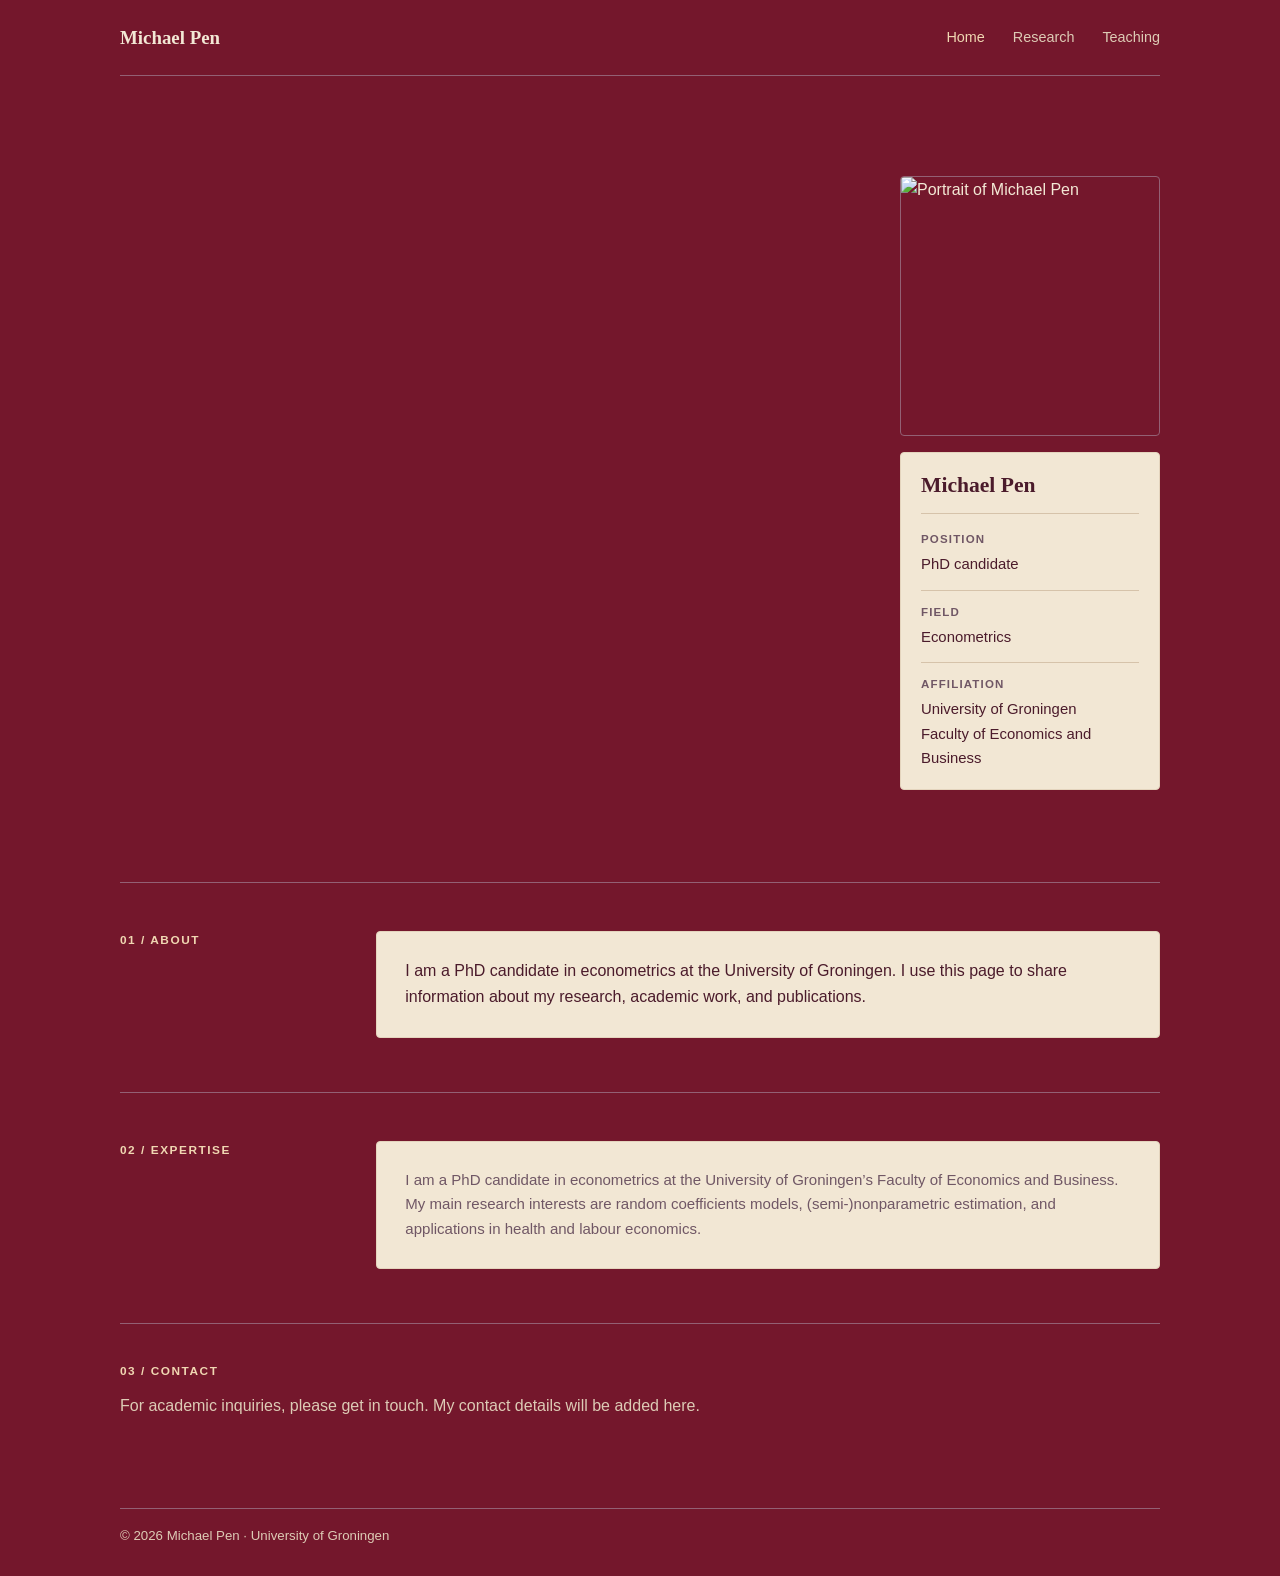
==== index.html @ ef5a5545 "first commit" ====
<!doctype html>
<html lang="en">
  <head>
    <meta charset="utf-8">
    <meta name="viewport" content="width=device-width, initial-scale=1">
    <meta
      name="description"
      content="The personal website of an econometrics PhD candidate at the University of Groningen."
    >
    <meta name="theme-color" content="#f6f7f4">
    <title>Michael Pen — Econometrics PhD Candidate</title>
    <link rel="stylesheet" href="styles.css">
  </head>
  <body>
    <div class="page">
      <header class="topbar">
        <a class="wordmark" href="index.html">Michael Pen</a>
        <nav aria-label="Main navigation">
          <a href="index.html" aria-current="page">Home</a>
          <a href="research.html">Research</a>
          <a href="teaching.html">Teaching</a>
        </nav>
      </header>

      <main id="home">
        <section class="hero" aria-label="Profile">
          <div class="hero-spacer" aria-hidden="true"></div>
          <aside class="profile-sidebar" aria-label="Profile photo and details">
            <img class="profile-photo" src="images/michael-pen.jpg" alt="Portrait of Michael Pen">
            <div class="profile-name-card">
              <h1 class="profile-name">Michael Pen</h1>
              <dl class="profile-facts">
                <div>
                  <dt>Position</dt>
                  <dd>PhD candidate</dd>
                </div>
                <div>
                  <dt>Field</dt>
                  <dd>Econometrics</dd>
                </div>
                <div>
                  <dt>Affiliation</dt>
                  <dd>
                    University of Groningen<br>
                    Faculty of Economics and Business
                  </dd>
                </div>
              </dl>
            </div>
          </aside>
        </section>

        <section class="content-grid" id="about" aria-label="About">
          <div>
            <p class="section-label">01 / About</p>
          </div>
          <p class="section-copy about-card">
            I am a PhD candidate in econometrics at the University of Groningen.
            I use this page to share information about my research, academic
            work, and publications.
          </p>
        </section>

        <section class="content-grid" id="expertise" aria-label="Expertise">
          <div>
            <p class="section-label">02 / Expertise</p>
          </div>
          <article class="research-card">
            <p>
              I am a PhD candidate in econometrics at the University of
              Groningen’s Faculty of Economics and Business. My main research
              interests are random coefficients models, (semi-)nonparametric
              estimation, and applications in health and labour economics.
            </p>
          </article>
        </section>

        <section class="contact" id="contact" aria-label="Contact">
          <p class="section-label">03 / Contact</p>
          <p>
            For academic inquiries, please get in touch. My contact details
            will be added here.
          </p>
        </section>
      </main>

      <footer>
        <p>© <span id="year">2026</span> Michael Pen · University of Groningen</p>
      </footer>
    </div>
    <script>
      document.getElementById("year").textContent = new Date().getFullYear();
    </script>
  </body>
</html>
---- styles.css ----
:root {
  color-scheme: light;
  --ink: #f3e8d5;
  --muted: #ddcbb5;
  --paper: #74172c;
  --card: #f2e7d4;
  --card-ink: #4b1b2b;
  --card-muted: #705765;
  --accent: #f0d7b2;
  --line: #936074;
  --serif: Georgia, "Times New Roman", serif;
  --sans: "Segoe UI", Arial, sans-serif;
}

* {
  box-sizing: border-box;
}

html {
  scroll-behavior: smooth;
}

body {
  margin: 0;
  background: var(--paper);
  color: var(--ink);
  font-family: var(--sans);
  line-height: 1.65;
  -webkit-font-smoothing: antialiased;
}

a {
  color: inherit;
}

a:focus-visible {
  outline: 3px solid var(--accent);
  outline-offset: 4px;
}

.page {
  width: min(100% - 48px, 1040px);
  margin-inline: auto;
}

.topbar {
  min-height: 76px;
  display: flex;
  align-items: center;
  justify-content: space-between;
  gap: 24px;
  border-bottom: 1px solid var(--line);
}

.wordmark {
  font-family: var(--serif);
  font-size: 1.18rem;
  font-weight: 700;
  text-decoration: none;
}

nav {
  display: flex;
  gap: 28px;
}

nav a {
  color: var(--muted);
  font-size: 0.9rem;
  text-decoration: none;
}

nav a:hover,
nav a[aria-current="page"] {
  color: var(--accent);
}

main {
  padding-bottom: 36px;
}

.inner-page {
  padding-block: 72px 36px;
}

.inner-page h1 {
  font-size: clamp(2.8rem, 7vw, 4.5rem);
}

.hero {
  display: grid;
  grid-template-columns: minmax(0, 1fr) 260px;
  align-items: center;
  gap: 64px;
  padding-block: 100px 92px;
}

.eyebrow {
  margin: 0 0 22px;
  color: var(--accent);
  font-size: 0.76rem;
  font-weight: 700;
  letter-spacing: 0.14em;
  text-transform: uppercase;
}

h1,
h2,
p {
  margin-top: 0;
}

h1 {
  max-width: 760px;
  margin-bottom: 18px;
  font-family: var(--serif);
  font-size: clamp(3.2rem, 9vw, 6.4rem);
  font-weight: 400;
  letter-spacing: -0.055em;
  line-height: 0.98;
}

.profile-name-card {
  padding: 18px 20px;
  color: var(--card-ink);
  background: var(--card);
  border: 1px solid #e4d4bd;
  border-radius: 4px;
}

.profile-name {
  max-width: none;
  margin: 0 0 16px;
  padding-bottom: 14px;
  font-family: var(--serif);
  font-size: 1.35rem;
  font-weight: 700;
  letter-spacing: normal;
  line-height: 1.3;
  text-align: left;
  border-bottom: 1px solid #d6c3aa;
}

.profile-facts {
  margin: 0;
  color: var(--card-ink);
}

.profile-facts div + div {
  margin-top: 13px;
  padding-top: 12px;
  border-top: 1px solid #d6c3aa;
}

.profile-facts dt {
  margin-bottom: 3px;
  color: var(--card-muted);
  font-size: 0.72rem;
  font-weight: 700;
  letter-spacing: 0.1em;
  text-transform: uppercase;
}

.profile-facts dd {
  margin: 0;
  font-size: 0.93rem;
}

.profile-sidebar {
  width: 100%;
  max-width: 260px;
}

.profile-photo {
  display: block;
  width: 100%;
  aspect-ratio: 1;
  margin-bottom: 16px;
  border: 1px solid var(--line);
  border-radius: 4px;
  object-fit: cover;
  object-position: center 35%;
}

.text-link {
  display: inline-flex;
  align-items: center;
  gap: 9px;
  color: var(--accent);
  font-size: 0.94rem;
  font-weight: 700;
  text-decoration-thickness: 1px;
  text-underline-offset: 5px;
}

.text-link:hover {
  text-decoration-thickness: 2px;
}

.content-grid {
  display: grid;
  grid-template-columns: 0.42fr 1.58fr;
  gap: 48px;
  padding-block: 48px 54px;
  border-top: 1px solid var(--line);
}

.section-label {
  margin-bottom: 12px;
  color: var(--accent);
  font-size: 0.74rem;
  font-weight: 700;
  letter-spacing: 0.13em;
  text-transform: uppercase;
}

h2 {
  margin-bottom: 16px;
  font-family: var(--serif);
  font-size: clamp(1.8rem, 4vw, 2.45rem);
  font-weight: 400;
  letter-spacing: -0.035em;
  line-height: 1.15;
}

.section-copy {
  max-width: none;
  margin-bottom: 0;
  color: var(--muted);
}

.about-card {
  padding: 26px 28px;
  color: var(--card-ink);
  background: var(--card);
  border: 1px solid #e4d4bd;
  border-radius: 4px;
}

.research-card,
.publication-card {
  padding: 26px 28px;
  color: var(--card-ink);
  background: var(--card);
  border: 1px solid #e4d4bd;
  border-radius: 4px;
}

.research-card h3,
.publication-card h3 {
  margin: 0 0 9px;
  font-family: var(--serif);
  font-size: 1.28rem;
  font-weight: 400;
}

.research-card p,
.publication-card p {
  margin: 0;
  color: var(--card-muted);
  font-size: 0.94rem;
}

.contact-links {
  display: flex;
  flex-wrap: wrap;
  gap: 22px;
  margin-top: 20px;
}

.contact {
  padding-block: 38px 52px;
  border-top: 1px solid var(--line);
}

.contact p:last-child {
  margin-bottom: 0;
  color: var(--muted);
}

footer {
  min-height: 68px;
  display: flex;
  align-items: center;
  border-top: 1px solid var(--line);
  color: var(--muted);
  font-size: 0.83rem;
}

@media (max-width: 640px) {
  .page {
    width: min(100% - 36px, 1040px);
  }

  .topbar {
    min-height: 68px;
    align-items: flex-start;
    flex-direction: column;
    justify-content: center;
    gap: 8px;
  }

  nav {
    gap: 20px;
  }

  nav a {
    font-size: 0.84rem;
  }

  .hero {
    grid-template-columns: 1fr;
    gap: 32px;
    padding-block: 72px;
  }

  .inner-page {
    padding-block: 48px 24px;
  }

  .hero-spacer {
    display: none;
  }

  .content-grid {
    grid-template-columns: 1fr;
    gap: 18px;
    padding-block: 38px;
  }
}

@media (prefers-reduced-motion: reduce) {
  html {
    scroll-behavior: auto;
  }
}
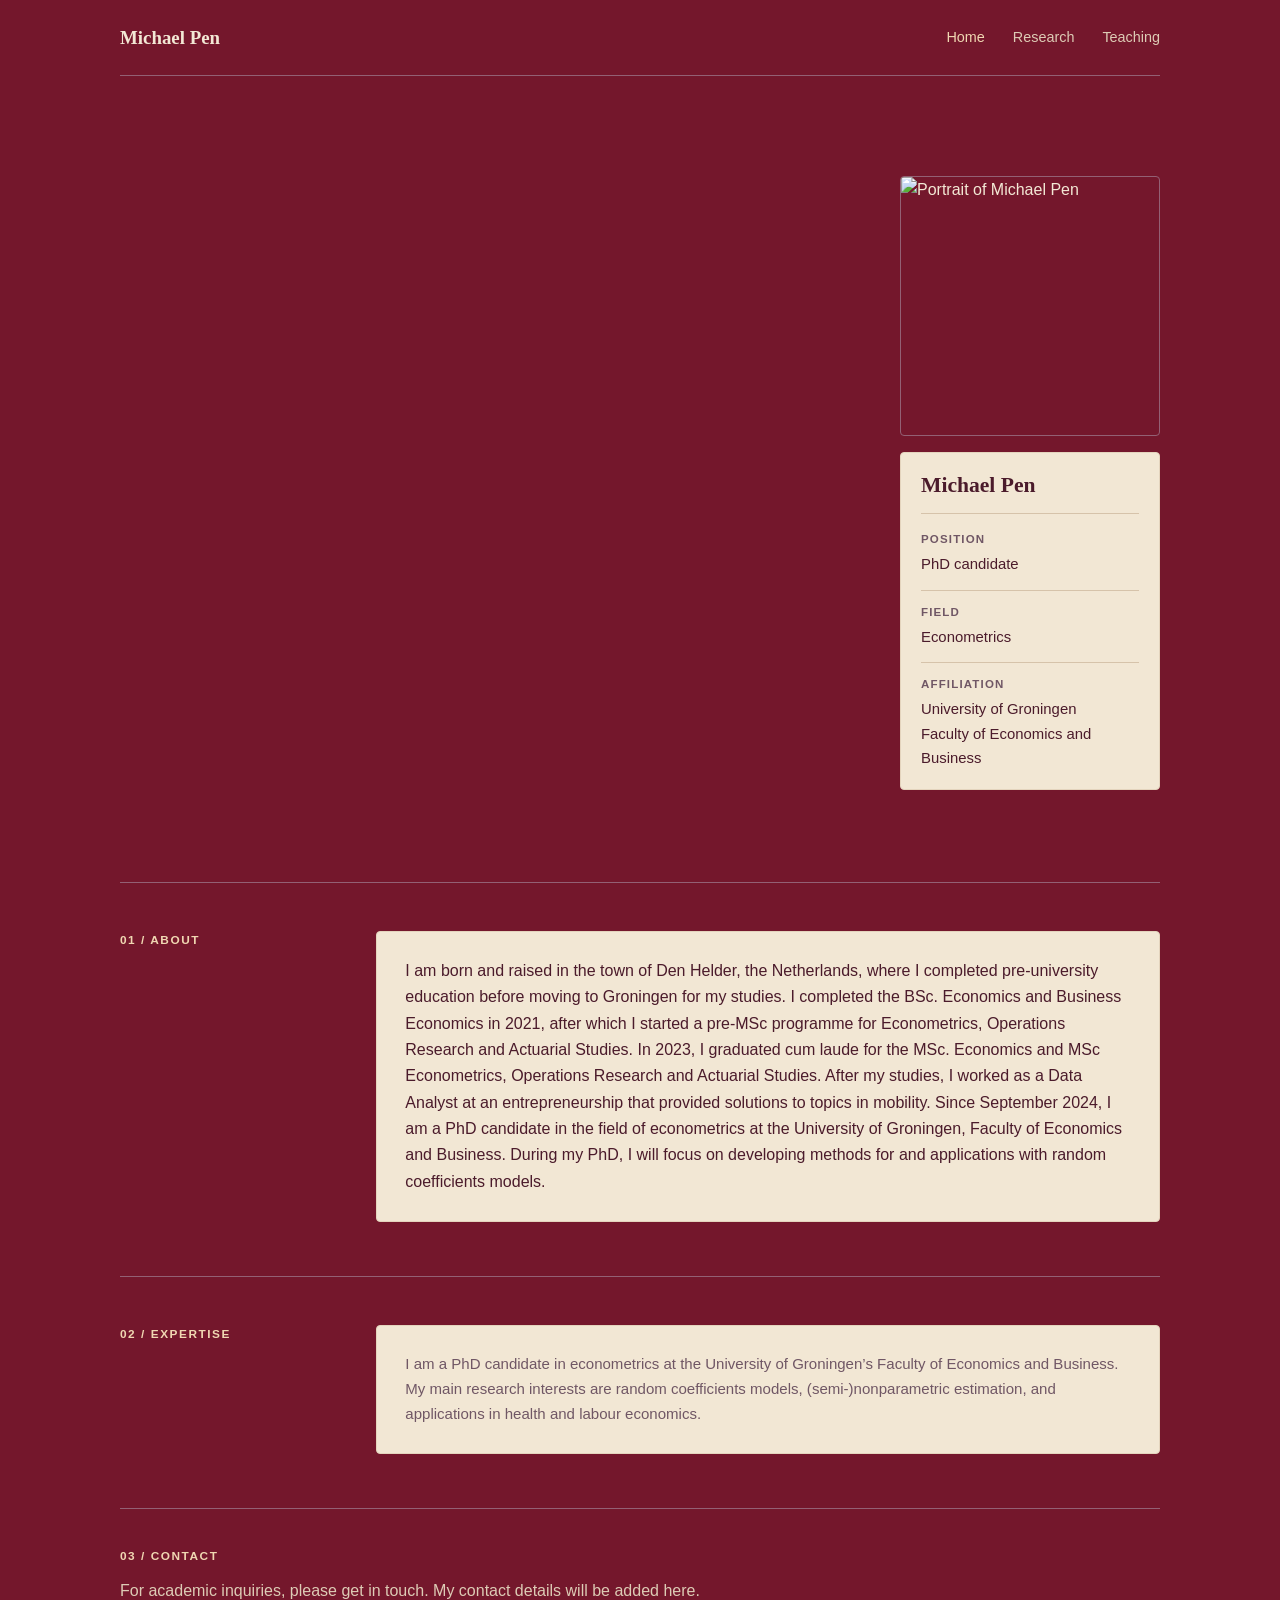
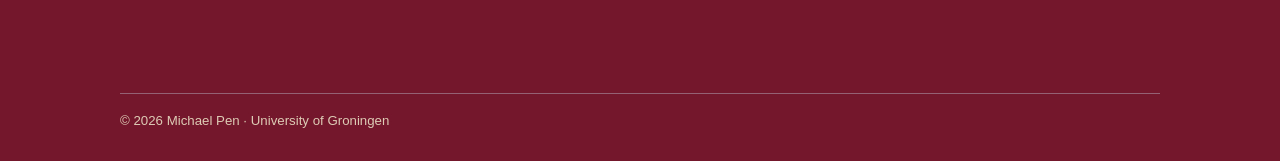
==== commit 959063b3: "Update personal information in index.html Expanded personal introduction and academic background." ====
--- a/index.html
+++ b/index.html
@@ -55,9 +55,18 @@
             <p class="section-label">01 / About</p>
           </div>
           <p class="section-copy about-card">
-            I am a PhD candidate in econometrics at the University of Groningen.
-            I use this page to share information about my research, academic
-            work, and publications.
+            I am born and raised in the town of Den Helder, the Netherlands, where 
+            I completed pre-university education before moving to Groningen for 
+            my studies. I completed the BSc. Economics and Business Economics in
+            2021, after which I started a pre-MSc programme for Econometrics,
+            Operations Research and Actuarial Studies. In 2023, I graduated cum
+            laude for the MSc. Economics and MSc Econometrics, Operations Research
+            and Actuarial Studies. After my studies, I worked as a Data Analyst at
+            an entrepreneurship that provided solutions to topics in mobility. Since
+            September 2024, I am a PhD candidate in the field of econometrics at the
+            University of Groningen, Faculty of Economics and Business. During my
+            PhD, I will focus on developing methods for and applications with
+            random coefficients models.
           </p>
         </section>
 
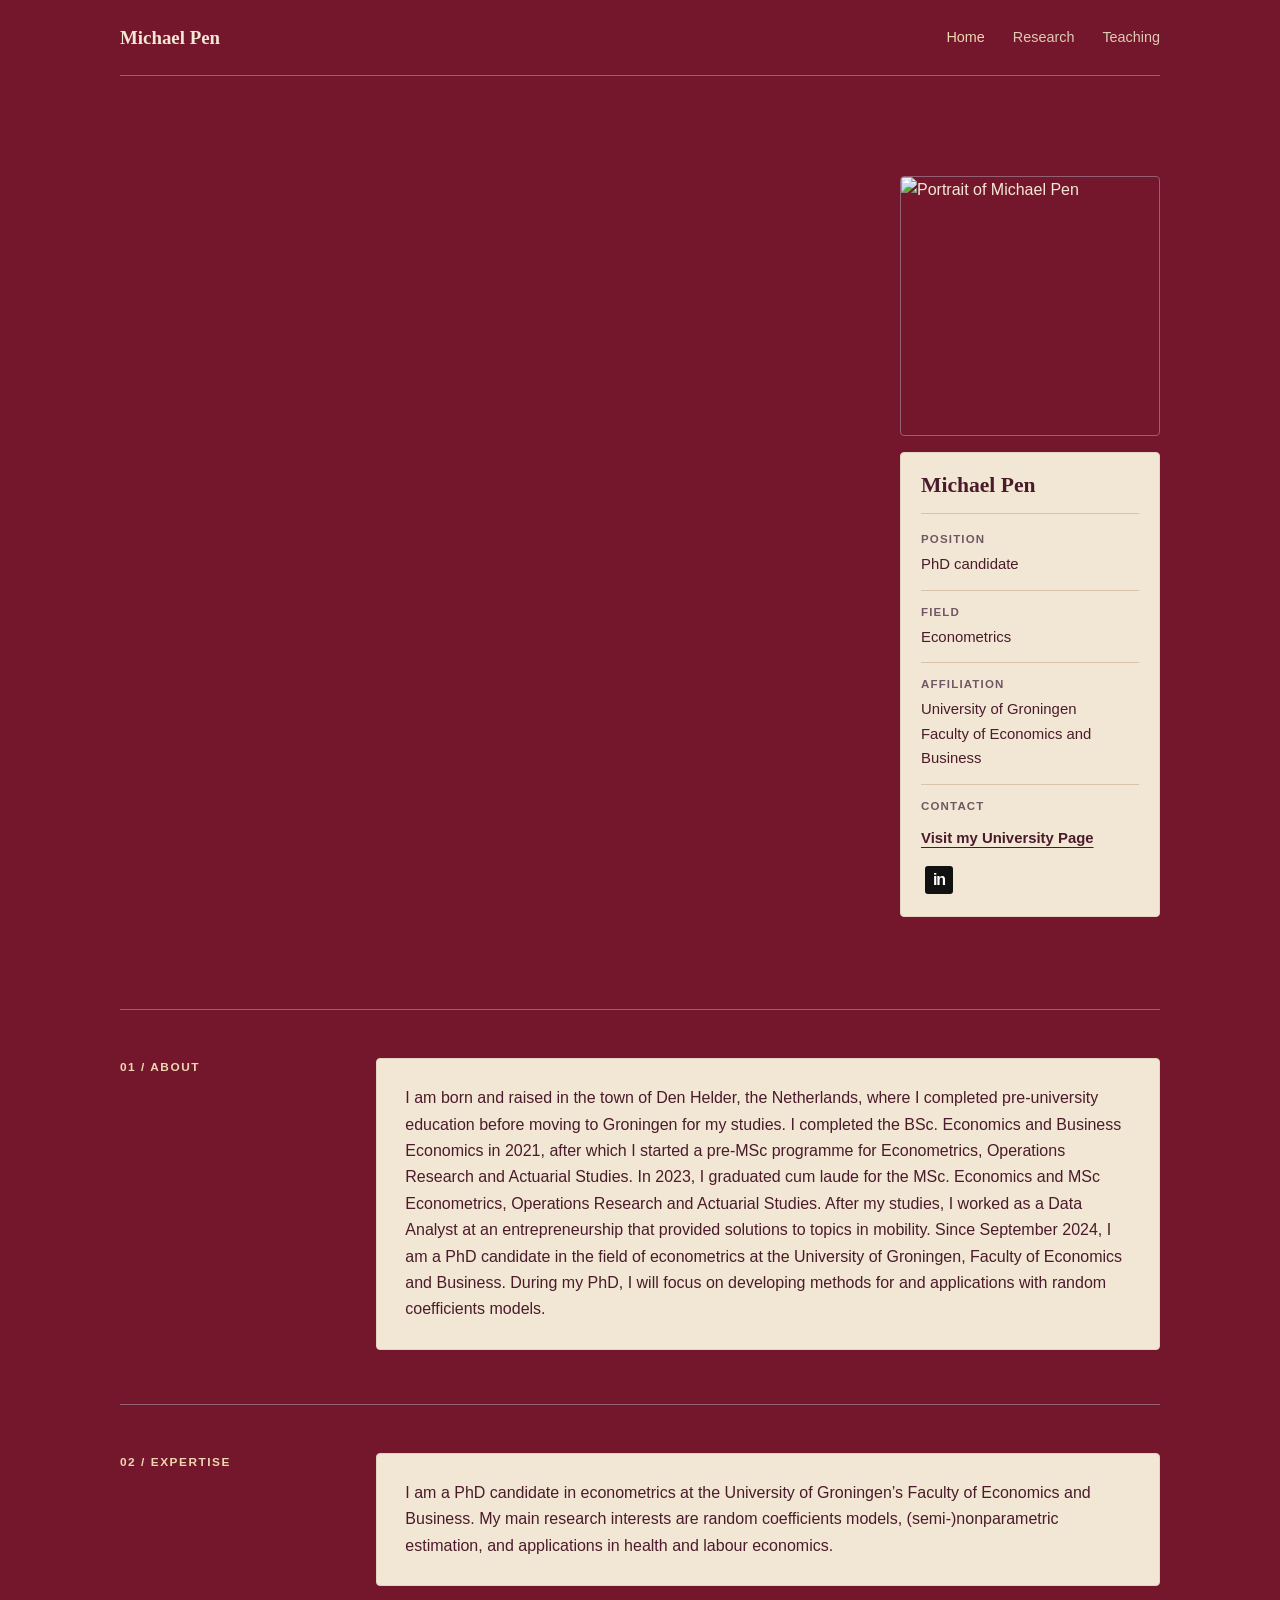
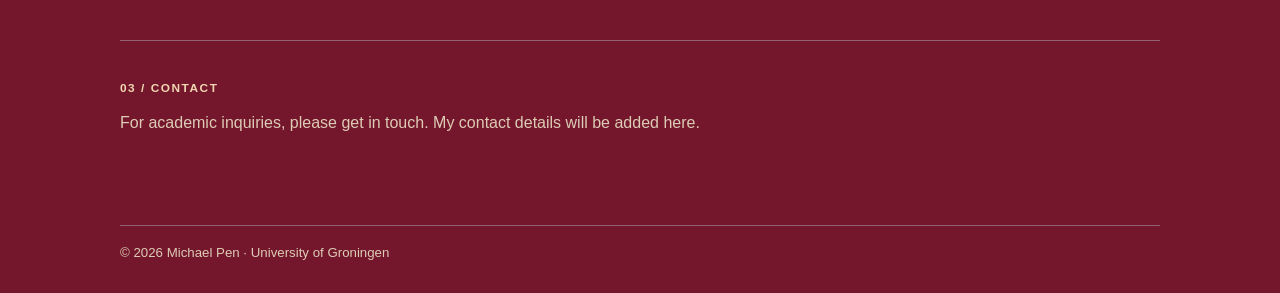
==== commit 1a6cd2da: "Add contact section with university and LinkedIn links" ====
--- a/index.html
+++ b/index.html
@@ -9,7 +9,7 @@
     >
     <meta name="theme-color" content="#f6f7f4">
     <title>Michael Pen — Econometrics PhD Candidate</title>
-    <link rel="stylesheet" href="styles.css">
+    <link rel="stylesheet" href="styles.css?v=3">
   </head>
   <body>
     <div class="page">
@@ -43,6 +43,26 @@
                   <dd>
                     University of Groningen<br>
                     Faculty of Economics and Business
+                  </dd>
+                </div>
+                <div class="profile-contact">
+                  <dt>Contact</dt>
+                  <dd class="profile-contact-links">
+                    <a
+                      class="university-link"
+                      href="https://www.rug.nl/staff/m.d.pen/"
+                      target="_blank"
+                      rel="noreferrer"
+                    >Visit my University Page</a>
+                    <a
+                      class="linkedin-button"
+                      href="https://www.linkedin.com/in/michael-pen-aab336210/"
+                      target="_blank"
+                      rel="noreferrer"
+                    >
+                      <span class="linkedin-button-mark" aria-hidden="true">in</span>
+                      <span class="visually-hidden">LinkedIn</span>
+                    </a>
                   </dd>
                 </div>
               </dl>
--- a/styles.css
+++ b/styles.css
@@ -182,6 +182,90 @@
   object-position: center 35%;
 }
 
+.profile-contact {
+  display: grid;
+  gap: 10px;
+  margin-top: 13px;
+  padding-top: 12px;
+  border-top: 1px solid #d6c3aa;
+}
+
+.profile-contact dt {
+  margin-bottom: 0;
+}
+
+.profile-contact-links {
+  display: grid;
+  justify-items: start;
+  gap: 12px;
+  margin: 0;
+}
+
+.university-link {
+  display: block;
+  color: var(--card-ink);
+  font-size: 0.93rem;
+  font-weight: 600;
+  text-decoration: underline;
+  text-decoration-thickness: 1px;
+  text-underline-offset: 4px;
+}
+
+.university-link:hover {
+  text-decoration-thickness: 2px;
+}
+
+.linkedin-button {
+  display: inline-flex;
+  align-items: center;
+  justify-content: center;
+  width: 36px;
+  height: 36px;
+  border: 0;
+  border-radius: 0;
+  background: transparent;
+  color: var(--card-ink);
+  text-decoration: none;
+  transition: transform 0.18s ease;
+}
+
+.linkedin-button:hover {
+  transform: translateY(-1px);
+}
+
+.linkedin-button:focus-visible {
+  outline: 2px solid var(--card-ink);
+  outline-offset: 3px;
+}
+
+.linkedin-button-mark {
+  display: inline-flex;
+  align-items: center;
+  justify-content: center;
+  width: 28px;
+  height: 28px;
+  border-radius: 3px;
+  background: #111111;
+  color: #ffffff;
+  font-family: Arial, sans-serif;
+  font-size: 16px;
+  font-weight: 700;
+  letter-spacing: -1px;
+  line-height: 1;
+}
+
+.visually-hidden {
+  position: absolute;
+  width: 1px;
+  height: 1px;
+  padding: 0;
+  margin: -1px;
+  overflow: hidden;
+  clip: rect(0, 0, 0, 0);
+  white-space: nowrap;
+  border: 0;
+}
+
 .text-link {
   display: inline-flex;
   align-items: center;
@@ -229,9 +313,16 @@
   color: var(--muted);
 }
 
+.about-card,
+.research-card p {
+  color: var(--card-ink);
+  font-family: var(--sans);
+  font-size: 1rem;
+  line-height: 1.65;
+}
+
 .about-card {
   padding: 26px 28px;
-  color: var(--card-ink);
   background: var(--card);
   border: 1px solid #e4d4bd;
   border-radius: 4px;
@@ -257,6 +348,9 @@
 .research-card p,
 .publication-card p {
   margin: 0;
+}
+
+.publication-card p {
   color: var(--card-muted);
   font-size: 0.94rem;
 }
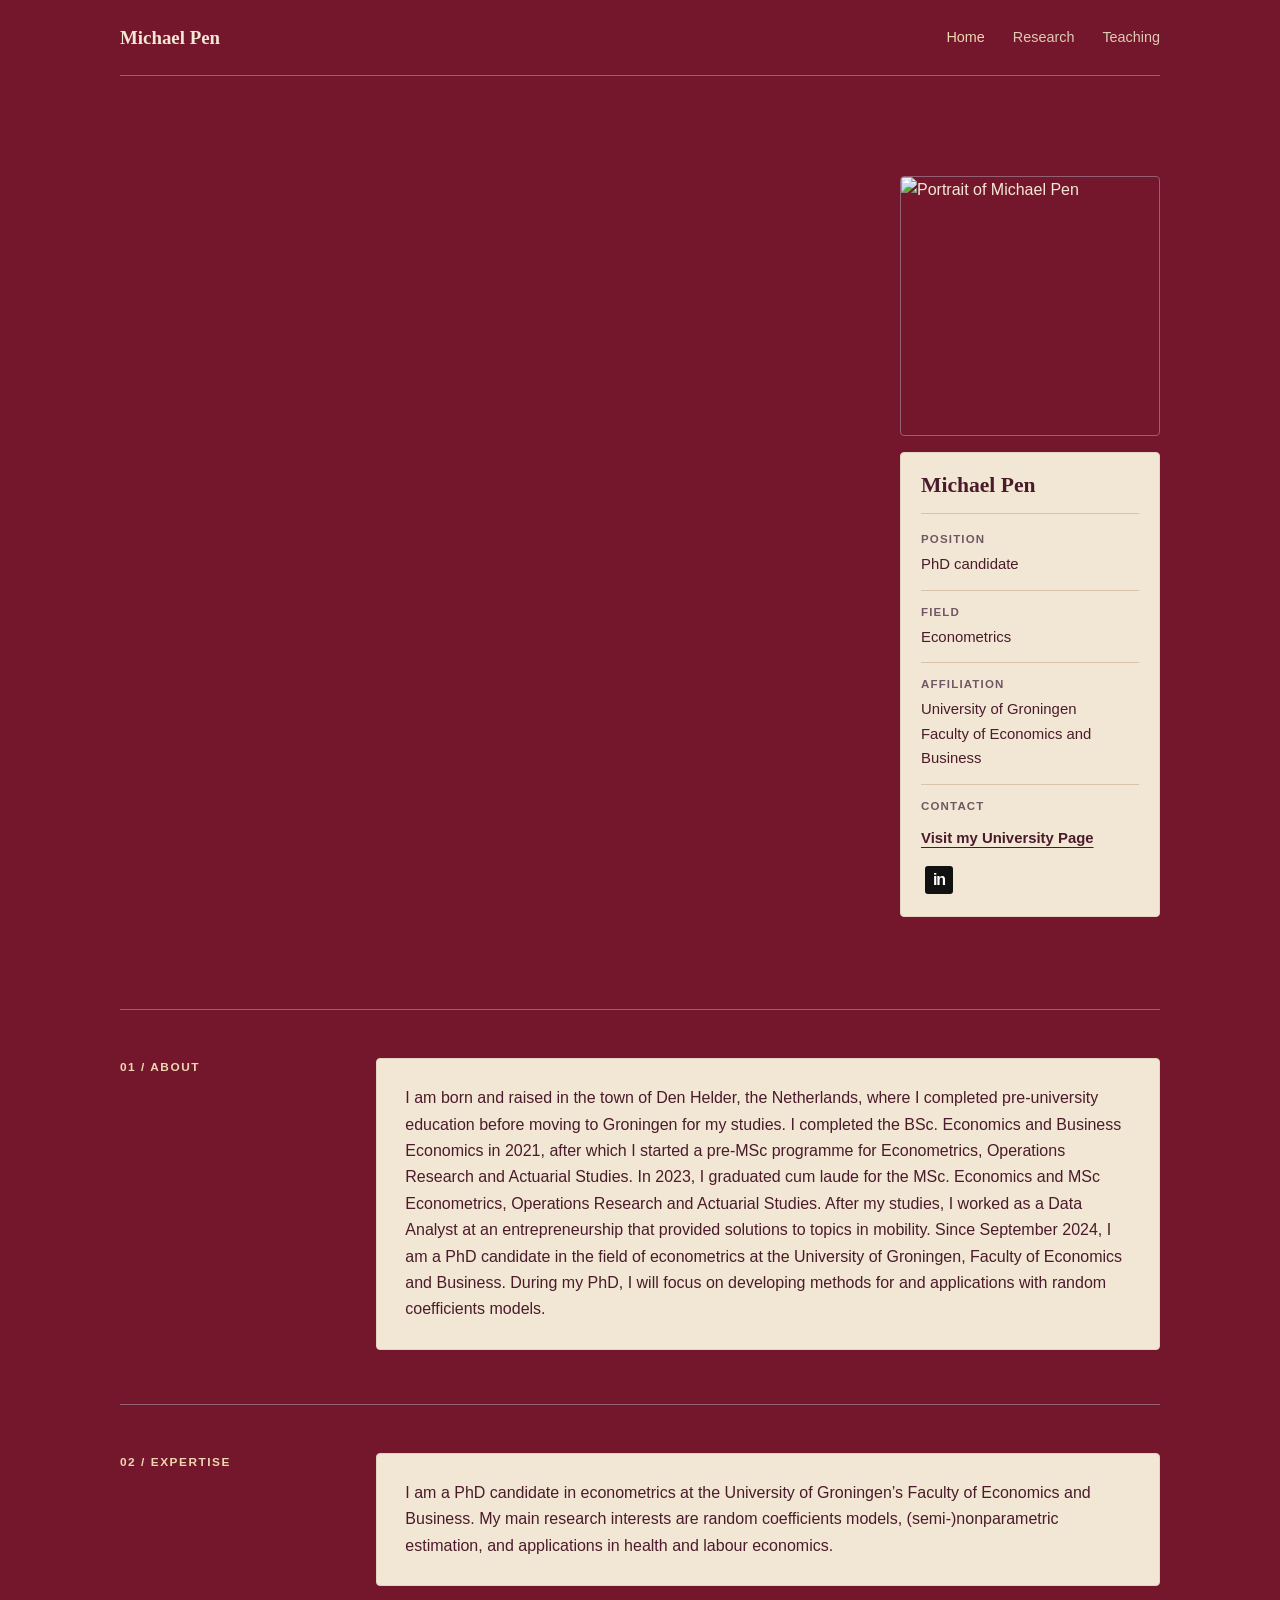
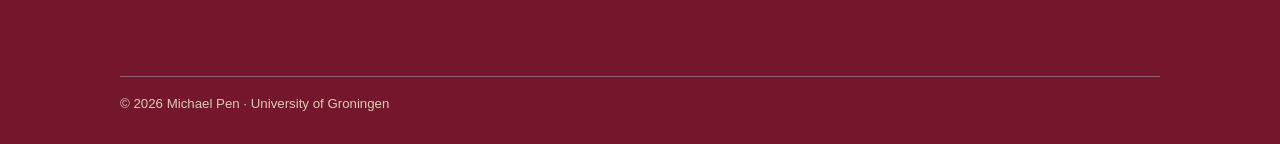
==== commit 630351c8: "Remove contact section from index.html" ====
--- a/index.html
+++ b/index.html
@@ -104,13 +104,6 @@
           </article>
         </section>
 
-        <section class="contact" id="contact" aria-label="Contact">
-          <p class="section-label">03 / Contact</p>
-          <p>
-            For academic inquiries, please get in touch. My contact details
-            will be added here.
-          </p>
-        </section>
       </main>
 
       <footer>
